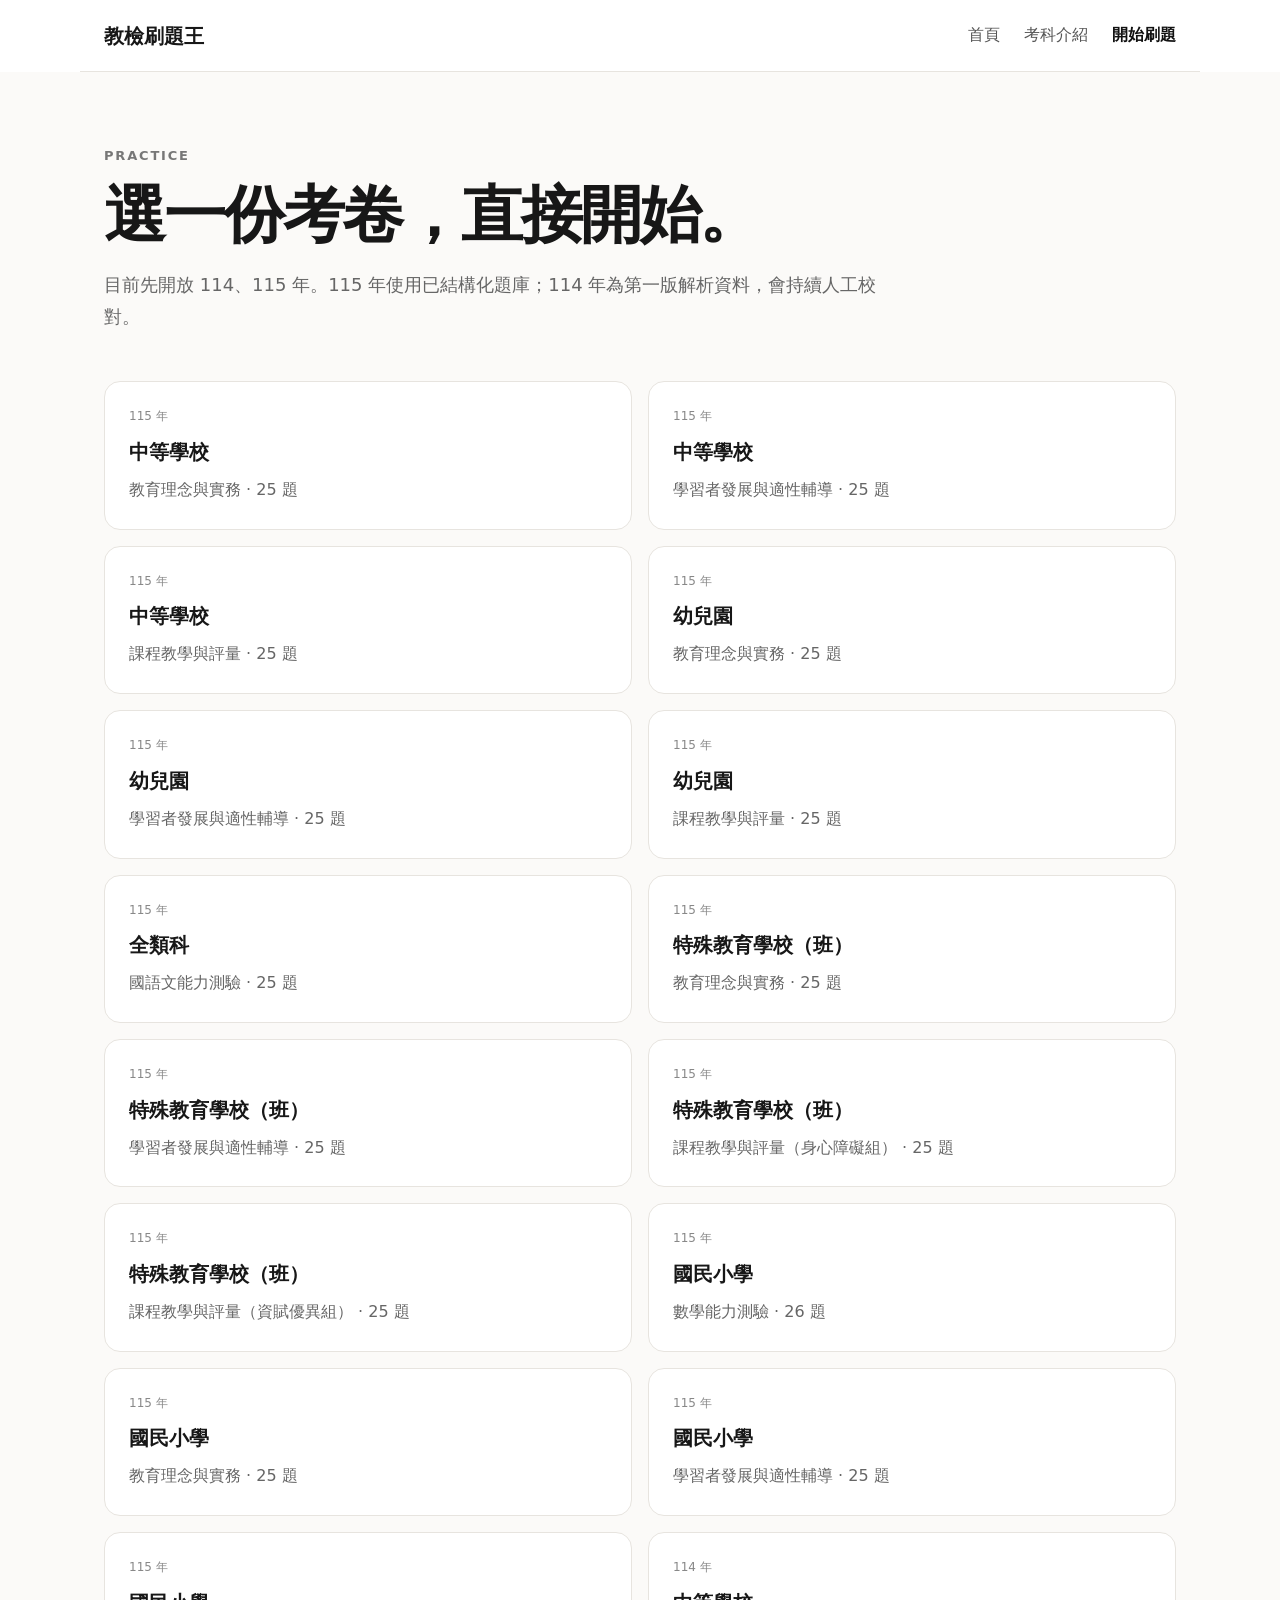
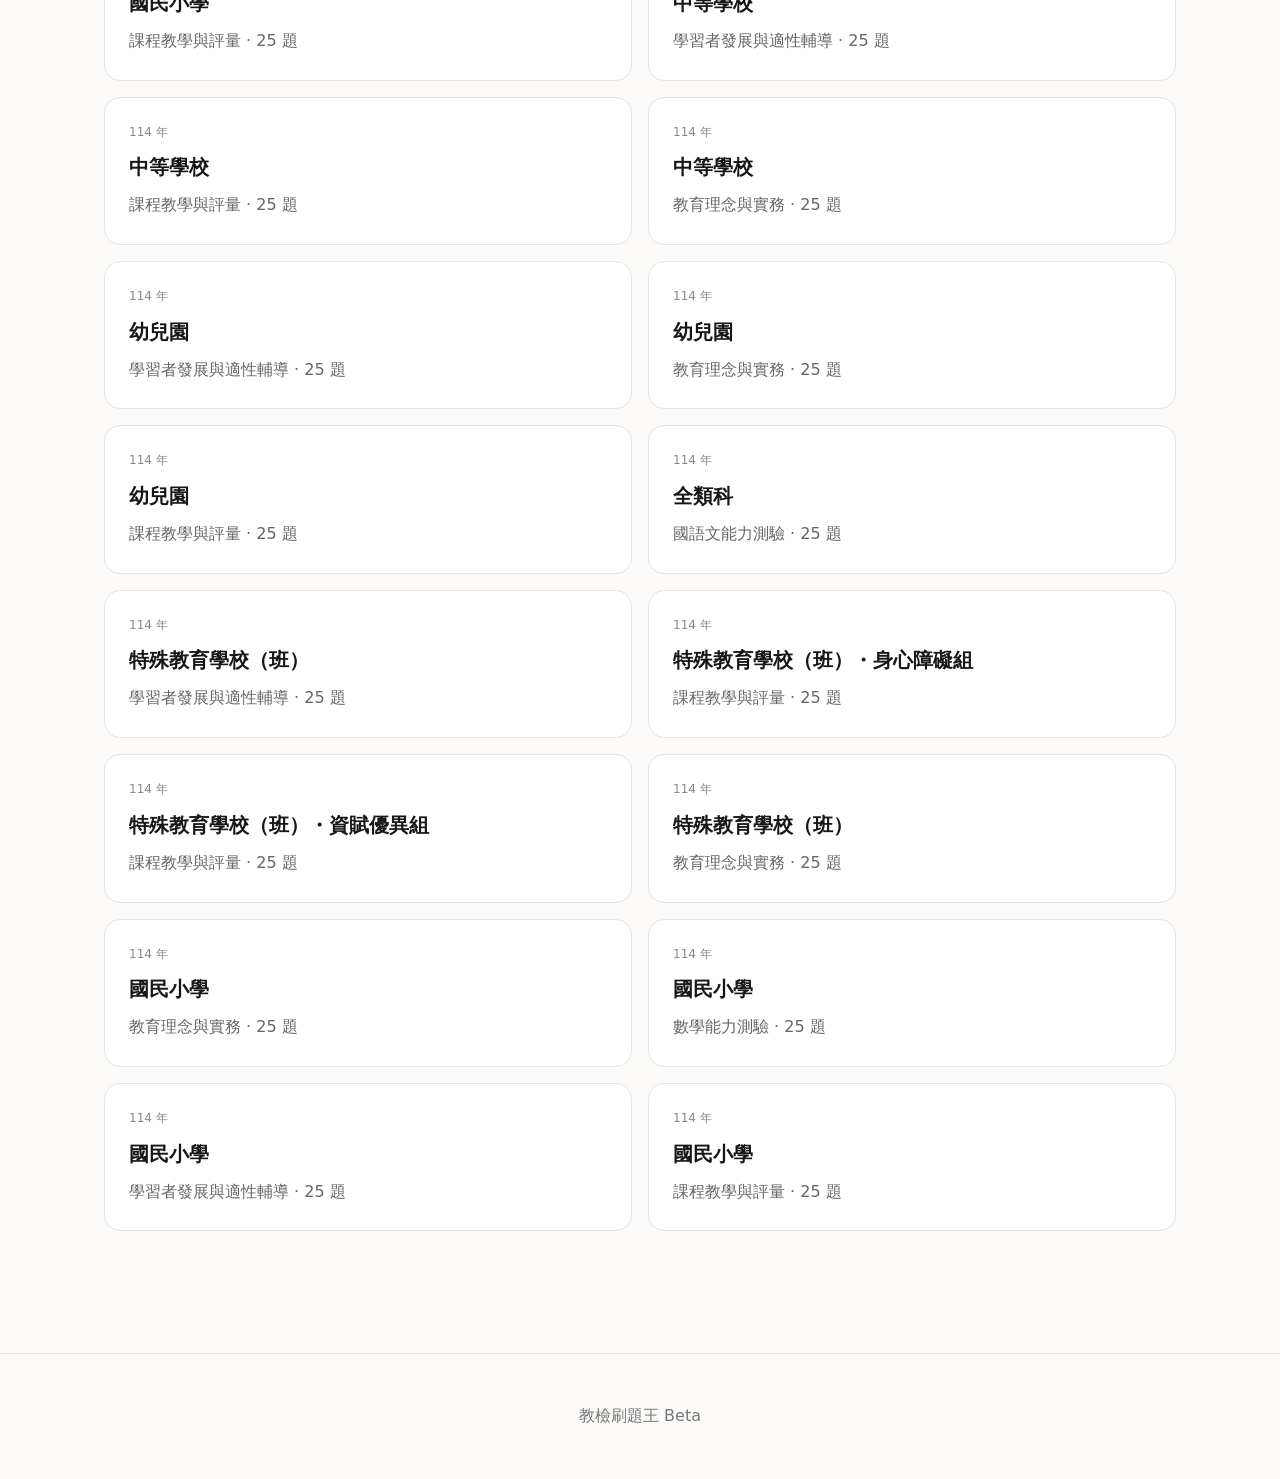
==== practice.html @ 024403bd "Add files via upload" ====
<!doctype html><html lang="zh-Hant-TW"><head><meta charset="utf-8"><meta name="viewport" content="width=device-width,initial-scale=1"><title>線上刷題｜教檢刷題王</title><meta name="description" content="114、115年度教師資格考試線上刷題。"><link rel="stylesheet" href="style.css"></head><body><a class="skip" href="#main">跳到主要內容</a><header><div class="nav"><a class="brand" href="index.html">教檢刷題王</a><nav aria-label="主要導覽"><a href="index.html">首頁</a><a href="subjects.html">考科介紹</a><a class="active" href="practice.html">開始刷題</a></nav></div></header><main id="main" class="page"><div class="page-head"><p class="eyebrow">PRACTICE</p><h1>選一份考卷，直接開始。</h1><p>目前先開放 114、115 年。115 年使用已結構化題庫；114 年為第一版解析資料，會持續人工校對。</p></div><div id="examList" class="exam-grid"></div></main><footer><p>教檢刷題王 Beta</p></footer><script src="app.js"></script></body></html>
---- style.css ----
:root{--ink:#171717;--muted:#666;--line:#e7e4df;--paper:#fff;--soft:#f6f4ef;--accent:#111;--good:#146c43;--bad:#a33b2f}*{box-sizing:border-box}html{scroll-behavior:smooth}body{margin:0;color:var(--ink);background:#fbfaf8;font-family:system-ui,-apple-system,"Noto Sans TC","PingFang TC","Microsoft JhengHei",sans-serif;line-height:1.8}a{color:inherit}.skip{position:absolute;left:-9999px;top:10px;background:#111;color:#fff;padding:8px 12px;z-index:99}.skip:focus{left:10px}.nav{max-width:1120px;margin:auto;min-height:72px;padding:0 24px;display:flex;align-items:center;justify-content:space-between;border-bottom:1px solid var(--line)}header{background:rgba(255,255,255,.92);position:sticky;top:0;z-index:10;backdrop-filter:blur(8px)}.brand{text-decoration:none;font-weight:800;font-size:20px}.nav nav{display:flex;gap:24px}.nav nav a{text-decoration:none;color:#555}.nav nav a.active,.nav nav a:hover{color:#111;font-weight:700}.hero,.page{max-width:1120px;margin:auto;padding:72px 24px}.hero{min-height:620px;display:flex;flex-direction:column;justify-content:center}.eyebrow{font-size:13px;letter-spacing:.14em;font-weight:800;color:#777;margin:0 0 12px}.hero h1{font-size:clamp(42px,7vw,78px);line-height:1.12;letter-spacing:-.04em;margin:0;max-width:900px}.hero h1 span{color:#777}.lead{font-size:19px;max-width:700px;color:#555;margin:28px 0}.actions{display:flex;gap:12px;flex-wrap:wrap}.btn{display:inline-block;text-decoration:none;padding:12px 20px;border:1px solid #222;border-radius:999px;background:#fff}.btn.primary{background:#111;color:#fff}.stats{max-width:1120px;margin:0 auto;padding:28px 24px 70px;display:grid;grid-template-columns:repeat(3,1fr);border-top:1px solid var(--line)}.stats div{padding:24px 0}.stats strong{display:block;font-size:40px;letter-spacing:-.03em}.stats span{color:#777}.beta{max-width:1120px;margin:0 auto 80px;padding:42px 24px;background:#eeece7;display:flex;gap:30px;justify-content:space-between;align-items:end}.beta h2{font-size:32px;margin:0 0 10px}.beta p{max-width:700px;color:#555}.beta a{white-space:nowrap;font-weight:800;text-decoration:none}.page-head{max-width:780px;margin-bottom:48px}.page-head h1{font-size:clamp(36px,6vw,62px);line-height:1.15;letter-spacing:-.04em;margin:0 0 18px}.page-head>p:last-child{color:#666;font-size:18px}.guide{display:grid;grid-template-columns:repeat(2,1fr);gap:18px}.guide article{background:#fff;border:1px solid var(--line);padding:28px;border-radius:18px}.guide h2{font-size:23px;margin:0 0 12px}.guide p,.guide li{color:#555}.guide ul{padding-left:22px}.note{margin-top:24px;padding:28px;background:#111;color:#fff;border-radius:18px}.note p{color:#ddd}.exam-grid{display:grid;grid-template-columns:repeat(2,1fr);gap:16px}.exam-card{display:block;text-decoration:none;background:#fff;border:1px solid var(--line);padding:24px;border-radius:16px;transition:.15s}.exam-card:hover{transform:translateY(-2px);border-color:#999}.exam-card .year{font-size:12px;color:#888}.exam-card h2{margin:6px 0;font-size:20px}.exam-card p{margin:0;color:#666}.practice-shell{max-width:820px;margin:auto}.crumb{color:#777;font-size:14px}.question-top{display:flex;justify-content:space-between;gap:16px;align-items:end;margin:24px 0}.question-number{font-size:14px;color:#777}.question-title{font-size:28px;line-height:1.55;margin:0}.progress{height:5px;background:#e8e6e1;border-radius:999px;overflow:hidden}.progress>span{display:block;height:100%;background:#111}.question-card{background:#fff;border:1px solid var(--line);border-radius:18px;padding:34px;margin-top:20px}.stem{font-size:20px;white-space:pre-wrap;overflow-wrap:anywhere}.q-image{display:block;max-width:100%;height:auto;max-height:520px;object-fit:contain;margin:24px auto;border-radius:8px}.options{display:grid;gap:10px;margin-top:28px}.option{width:100%;text-align:left;background:#fff;border:1px solid #d8d5cf;border-radius:12px;padding:15px 16px;font-size:17px;cursor:pointer;line-height:1.6}.option:hover{border-color:#777}.option.selected{border-color:#111;background:#f4f2ed}.option.correct{border-color:var(--good);background:#edf8f1}.option.wrong{border-color:var(--bad);background:#fff1ef}.feedback{margin-top:22px;padding:20px;border-radius:14px;background:#f6f4ef}.feedback.good{background:#edf8f1}.feedback.bad{background:#fff1ef}.explain{margin-top:18px;padding-top:18px;border-top:1px solid #ddd}.explain h3{margin:0 0 8px}.option-analysis{margin:12px 0 0;padding-left:20px}.controls{display:flex;justify-content:space-between;gap:10px;margin-top:20px}.controls button{border:1px solid #222;background:#fff;border-radius:999px;padding:11px 18px;cursor:pointer}.controls .next{background:#111;color:#fff}.meta{display:flex;gap:8px;flex-wrap:wrap;margin-top:10px}.tag{font-size:12px;background:#f1efeb;border-radius:999px;padding:3px 9px;color:#666}.notice{padding:14px 16px;background:#fff7dc;border:1px solid #ead59b;border-radius:12px;color:#66531b;margin-top:16px}.empty{padding:40px;background:#fff;border:1px solid var(--line);border-radius:16px}footer{border-top:1px solid var(--line);padding:32px 24px;color:#777;text-align:center;margin-top:50px}@media(max-width:760px){.nav{padding:0 16px}.nav nav{gap:12px;font-size:14px}.hero,.page{padding:48px 16px}.hero{min-height:540px}.stats{padding:20px 16px 50px}.stats strong{font-size:30px}.beta{margin:0 16px 50px;padding:28px 20px;display:block}.beta a{display:inline-block;margin-top:15px}.guide,.exam-grid{grid-template-columns:1fr}.question-card{padding:22px 18px}.stem{font-size:18px}.question-title{font-size:23px}.option{font-size:16px}.controls{position:sticky;bottom:8px;background:rgba(251,250,248,.95);padding-top:8px}.q-image{max-height:380px}}
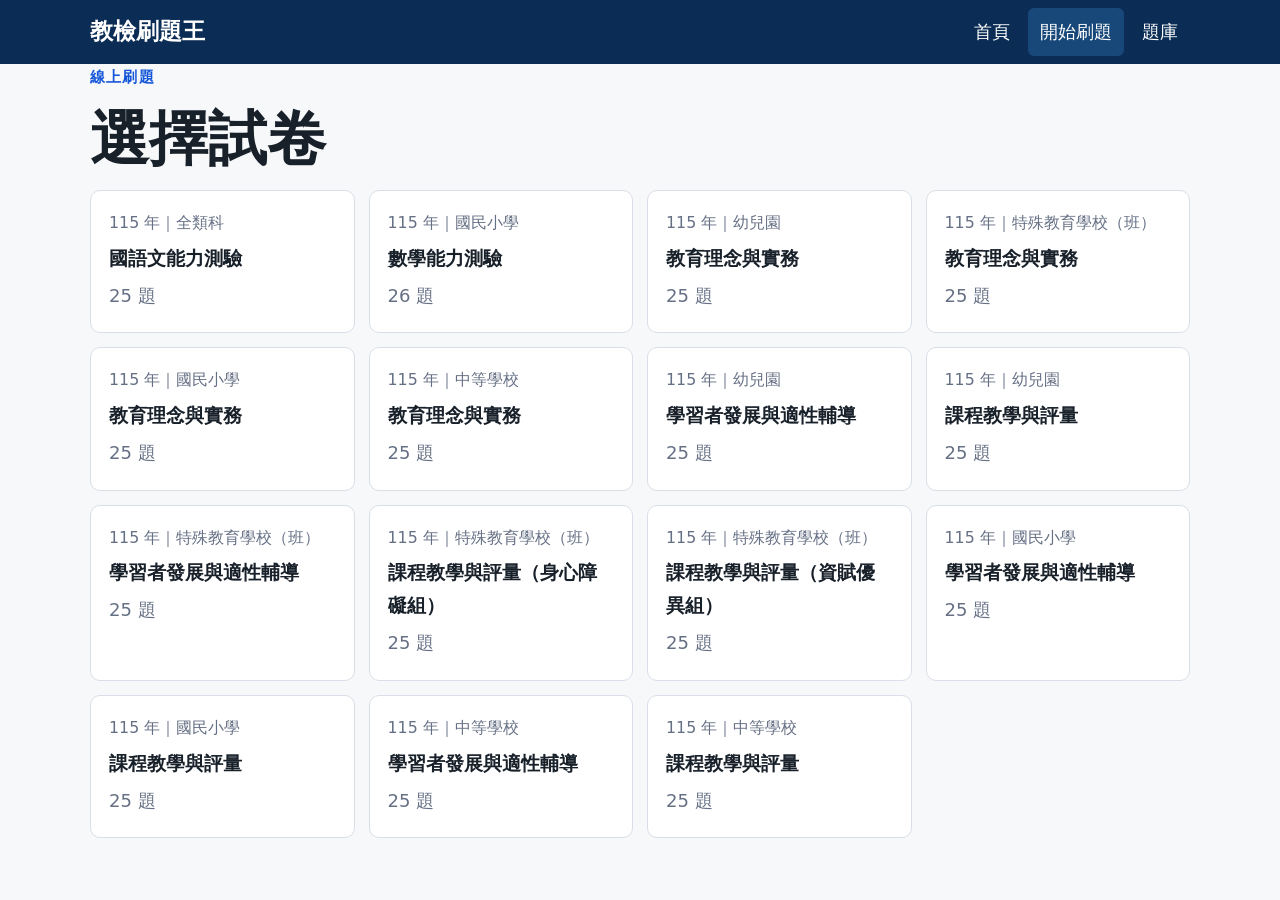
==== commit 492b0e91: "Add files via upload" ====
--- a/practice.html
+++ b/practice.html
@@ -1 +1 @@
-<!doctype html><html lang="zh-Hant-TW"><head><meta charset="utf-8"><meta name="viewport" content="width=device-width,initial-scale=1"><title>線上刷題｜教檢刷題王</title><meta name="description" content="114、115年度教師資格考試線上刷題。"><link rel="stylesheet" href="style.css"></head><body><a class="skip" href="#main">跳到主要內容</a><header><div class="nav"><a class="brand" href="index.html">教檢刷題王</a><nav aria-label="主要導覽"><a href="index.html">首頁</a><a href="subjects.html">考科介紹</a><a class="active" href="practice.html">開始刷題</a></nav></div></header><main id="main" class="page"><div class="page-head"><p class="eyebrow">PRACTICE</p><h1>選一份考卷，直接開始。</h1><p>目前先開放 114、115 年。115 年使用已結構化題庫；114 年為第一版解析資料，會持續人工校對。</p></div><div id="examList" class="exam-grid"></div></main><footer><p>教檢刷題王 Beta</p></footer><script src="app.js"></script></body></html>+<!doctype html><html lang="zh-Hant-TW"><head><meta charset="utf-8"><meta name="viewport" content="width=device-width,initial-scale=1"><title>開始刷題｜教檢刷題王</title><link rel="stylesheet" href="style.css"></head><body><a class="skip" href="#main">跳到主要內容</a><header><div class="wrap head"><a class="brand" href="index.html">教檢刷題王</a><nav aria-label="主要導覽"><a href="index.html">首頁</a><a href="practice.html" aria-current="page">開始刷題</a><a href="questions.html">題庫</a></nav></div></header><main id="main" class="wrap"><div id="chooser"><p class="eyebrow">線上刷題</p><h1>選擇試卷</h1><div id="paperList" class="cards"></div></div><section id="quiz" hidden></section></main><script src="practice.js"></script></body></html>
--- a/style.css
+++ b/style.css
@@ -1 +1,2 @@
-:root{--ink:#171717;--muted:#666;--line:#e7e4df;--paper:#fff;--soft:#f6f4ef;--accent:#111;--good:#146c43;--bad:#a33b2f}*{box-sizing:border-box}html{scroll-behavior:smooth}body{margin:0;color:var(--ink);background:#fbfaf8;font-family:system-ui,-apple-system,"Noto Sans TC","PingFang TC","Microsoft JhengHei",sans-serif;line-height:1.8}a{color:inherit}.skip{position:absolute;left:-9999px;top:10px;background:#111;color:#fff;padding:8px 12px;z-index:99}.skip:focus{left:10px}.nav{max-width:1120px;margin:auto;min-height:72px;padding:0 24px;display:flex;align-items:center;justify-content:space-between;border-bottom:1px solid var(--line)}header{background:rgba(255,255,255,.92);position:sticky;top:0;z-index:10;backdrop-filter:blur(8px)}.brand{text-decoration:none;font-weight:800;font-size:20px}.nav nav{display:flex;gap:24px}.nav nav a{text-decoration:none;color:#555}.nav nav a.active,.nav nav a:hover{color:#111;font-weight:700}.hero,.page{max-width:1120px;margin:auto;padding:72px 24px}.hero{min-height:620px;display:flex;flex-direction:column;justify-content:center}.eyebrow{font-size:13px;letter-spacing:.14em;font-weight:800;color:#777;margin:0 0 12px}.hero h1{font-size:clamp(42px,7vw,78px);line-height:1.12;letter-spacing:-.04em;margin:0;max-width:900px}.hero h1 span{color:#777}.lead{font-size:19px;max-width:700px;color:#555;margin:28px 0}.actions{display:flex;gap:12px;flex-wrap:wrap}.btn{display:inline-block;text-decoration:none;padding:12px 20px;border:1px solid #222;border-radius:999px;background:#fff}.btn.primary{background:#111;color:#fff}.stats{max-width:1120px;margin:0 auto;padding:28px 24px 70px;display:grid;grid-template-columns:repeat(3,1fr);border-top:1px solid var(--line)}.stats div{padding:24px 0}.stats strong{display:block;font-size:40px;letter-spacing:-.03em}.stats span{color:#777}.beta{max-width:1120px;margin:0 auto 80px;padding:42px 24px;background:#eeece7;display:flex;gap:30px;justify-content:space-between;align-items:end}.beta h2{font-size:32px;margin:0 0 10px}.beta p{max-width:700px;color:#555}.beta a{white-space:nowrap;font-weight:800;text-decoration:none}.page-head{max-width:780px;margin-bottom:48px}.page-head h1{font-size:clamp(36px,6vw,62px);line-height:1.15;letter-spacing:-.04em;margin:0 0 18px}.page-head>p:last-child{color:#666;font-size:18px}.guide{display:grid;grid-template-columns:repeat(2,1fr);gap:18px}.guide article{background:#fff;border:1px solid var(--line);padding:28px;border-radius:18px}.guide h2{font-size:23px;margin:0 0 12px}.guide p,.guide li{color:#555}.guide ul{padding-left:22px}.note{margin-top:24px;padding:28px;background:#111;color:#fff;border-radius:18px}.note p{color:#ddd}.exam-grid{display:grid;grid-template-columns:repeat(2,1fr);gap:16px}.exam-card{display:block;text-decoration:none;background:#fff;border:1px solid var(--line);padding:24px;border-radius:16px;transition:.15s}.exam-card:hover{transform:translateY(-2px);border-color:#999}.exam-card .year{font-size:12px;color:#888}.exam-card h2{margin:6px 0;font-size:20px}.exam-card p{margin:0;color:#666}.practice-shell{max-width:820px;margin:auto}.crumb{color:#777;font-size:14px}.question-top{display:flex;justify-content:space-between;gap:16px;align-items:end;margin:24px 0}.question-number{font-size:14px;color:#777}.question-title{font-size:28px;line-height:1.55;margin:0}.progress{height:5px;background:#e8e6e1;border-radius:999px;overflow:hidden}.progress>span{display:block;height:100%;background:#111}.question-card{background:#fff;border:1px solid var(--line);border-radius:18px;padding:34px;margin-top:20px}.stem{font-size:20px;white-space:pre-wrap;overflow-wrap:anywhere}.q-image{display:block;max-width:100%;height:auto;max-height:520px;object-fit:contain;margin:24px auto;border-radius:8px}.options{display:grid;gap:10px;margin-top:28px}.option{width:100%;text-align:left;background:#fff;border:1px solid #d8d5cf;border-radius:12px;padding:15px 16px;font-size:17px;cursor:pointer;line-height:1.6}.option:hover{border-color:#777}.option.selected{border-color:#111;background:#f4f2ed}.option.correct{border-color:var(--good);background:#edf8f1}.option.wrong{border-color:var(--bad);background:#fff1ef}.feedback{margin-top:22px;padding:20px;border-radius:14px;background:#f6f4ef}.feedback.good{background:#edf8f1}.feedback.bad{background:#fff1ef}.explain{margin-top:18px;padding-top:18px;border-top:1px solid #ddd}.explain h3{margin:0 0 8px}.option-analysis{margin:12px 0 0;padding-left:20px}.controls{display:flex;justify-content:space-between;gap:10px;margin-top:20px}.controls button{border:1px solid #222;background:#fff;border-radius:999px;padding:11px 18px;cursor:pointer}.controls .next{background:#111;color:#fff}.meta{display:flex;gap:8px;flex-wrap:wrap;margin-top:10px}.tag{font-size:12px;background:#f1efeb;border-radius:999px;padding:3px 9px;color:#666}.notice{padding:14px 16px;background:#fff7dc;border:1px solid #ead59b;border-radius:12px;color:#66531b;margin-top:16px}.empty{padding:40px;background:#fff;border:1px solid var(--line);border-radius:16px}footer{border-top:1px solid var(--line);padding:32px 24px;color:#777;text-align:center;margin-top:50px}@media(max-width:760px){.nav{padding:0 16px}.nav nav{gap:12px;font-size:14px}.hero,.page{padding:48px 16px}.hero{min-height:540px}.stats{padding:20px 16px 50px}.stats strong{font-size:30px}.beta{margin:0 16px 50px;padding:28px 20px;display:block}.beta a{display:inline-block;margin-top:15px}.guide,.exam-grid{grid-template-columns:1fr}.question-card{padding:22px 18px}.stem{font-size:18px}.question-title{font-size:23px}.option{font-size:16px}.controls{position:sticky;bottom:8px;background:rgba(251,250,248,.95);padding-top:8px}.q-image{max-height:380px}}
+:root{--bg:#f7f8fa;--card:#fff;--text:#18202a;--muted:#667085;--line:#d9dee7;--primary:#1456d8;--good:#087443;--bad:#b42318}*{box-sizing:border-box}html{font-size:18px}body{margin:0;background:var(--bg);color:var(--text);font-family:system-ui,-apple-system,"Noto Sans TC",sans-serif;line-height:1.75}.wrap{width:min(1100px,calc(100% - 32px));margin:auto}.skip{position:absolute;left:12px;top:-60px;background:#000;color:#fff;padding:8px 14px;z-index:9}.skip:focus{top:12px}header{background:#0b2d55;color:#fff}.head{min-height:64px;display:flex;align-items:center;justify-content:space-between;gap:20px}.brand{font-size:1.25rem;font-weight:800;color:#fff;text-decoration:none}.head nav{display:flex;gap:6px}.head nav a{color:#fff;text-decoration:none;padding:8px 12px;border-radius:6px}.head nav a:hover,.head nav a[aria-current=page]{background:#174879}.hero{padding:72px 0 40px}.eyebrow{font-size:.85rem;font-weight:800;letter-spacing:.08em;color:var(--primary);margin:0 0 6px}.hero h1,h1{font-size:clamp(2rem,5vw,3.3rem);line-height:1.2;margin:.2em 0}.hero p{font-size:1.15rem;max-width:680px}.actions{display:flex;gap:12px;margin-top:24px;flex-wrap:wrap}.primary,.secondary{display:inline-block;padding:10px 18px;border-radius:8px;text-decoration:none;font-weight:800}.primary{background:var(--primary);color:#fff}.secondary{background:#fff;color:var(--primary);border:1px solid var(--line)}.stats{display:grid;grid-template-columns:repeat(3,1fr);gap:12px;margin:20px 0 52px}.stats>div{background:#fff;border:1px solid var(--line);border-radius:10px;padding:18px}.stats b{display:block;font-size:2rem}.stats span,.muted{color:var(--muted)}section{margin-bottom:44px}.cards{display:grid;grid-template-columns:repeat(auto-fit,minmax(250px,1fr));gap:14px;margin-top:16px}.card{background:#fff;border:1px solid var(--line);border-radius:10px;padding:18px;text-decoration:none;color:inherit;display:block}.card:hover{border-color:var(--primary);box-shadow:0 3px 12px #0000000c}.card h2,.card h3{margin:5px 0;font-size:1.05rem}.card p{margin:3px 0;color:var(--muted)}.filters{display:grid;grid-template-columns:1fr 1fr;gap:14px;margin:20px 0}.filters label{font-weight:700}.filters input,.filters select{display:block;width:100%;margin-top:5px;padding:11px;border:1px solid var(--line);border-radius:7px;background:#fff;font:inherit}.question-row{background:#fff;border:1px solid var(--line);border-radius:10px;padding:16px;margin:12px 0}.question-row a{color:inherit;text-decoration:none}.question-row a:hover h2{text-decoration:underline}.question-row h2{font-size:1.05rem;margin:0 0 8px}.meta{display:flex;gap:7px;flex-wrap:wrap;color:var(--muted);font-size:.88rem}.quiz-head{display:flex;justify-content:space-between;gap:15px;align-items:flex-end;margin:34px 0 10px}.bar{height:8px;background:#e7eaf0;border-radius:99px;overflow:hidden}.bar i{display:block;height:100%;background:var(--primary);transition:width .2s}.panel{background:#fff;border:1px solid var(--line);border-radius:12px;padding:24px;margin-top:18px}.stem{font-size:1.15rem;font-weight:650;white-space:pre-wrap}.figure{margin:20px 0}.figure img{display:block;max-width:100%;height:auto;border:1px solid var(--line);border-radius:6px}.option{display:block;width:100%;text-align:left;background:#fff;border:2px solid var(--line);border-radius:9px;padding:13px 15px;margin:10px 0;font:inherit;cursor:pointer}.option:hover{border-color:#6f8fd6}.option.correct{border-color:var(--good);background:#edf9f2}.option.wrong{border-color:var(--bad);background:#fff0ef}.option:disabled{cursor:default}.feedback{margin-top:18px;padding:16px;border-radius:9px}.good{background:#edf9f2;border:1px solid #9ad8b5}.bad{background:#fff0ef;border:1px solid #efaaa5}.feedback h2{font-size:1.1rem;margin:0 0 8px}.feedback ul{margin:8px 0}.controls{display:flex;justify-content:space-between;gap:12px;margin-top:16px}.controls button{padding:11px 18px;border:1px solid var(--line);background:#fff;border-radius:8px;font:inherit;cursor:pointer}.controls .primary-btn{background:var(--primary);color:#fff;border-color:var(--primary)}.result{background:#fff;border:1px solid var(--line);padding:24px;border-radius:12px;margin-top:25px}.result b{font-size:2rem}@media(max-width:700px){.wrap{width:min(100% - 20px,1100px)}.head{align-items:flex-start;padding:10px 0;flex-direction:column;gap:4px}.head nav{width:100%;overflow:auto}.hero{padding:42px 0 25px}.stats{grid-template-columns:1fr 1fr}.stats>div:last-child{grid-column:1/-1}.filters{grid-template-columns:1fr}.panel{padding:16px}.quiz-head{align-items:flex-start;flex-direction:column}.option{padding:12px}}
+:focus-visible{outline:4px solid #ffbf47;outline-offset:3px}
